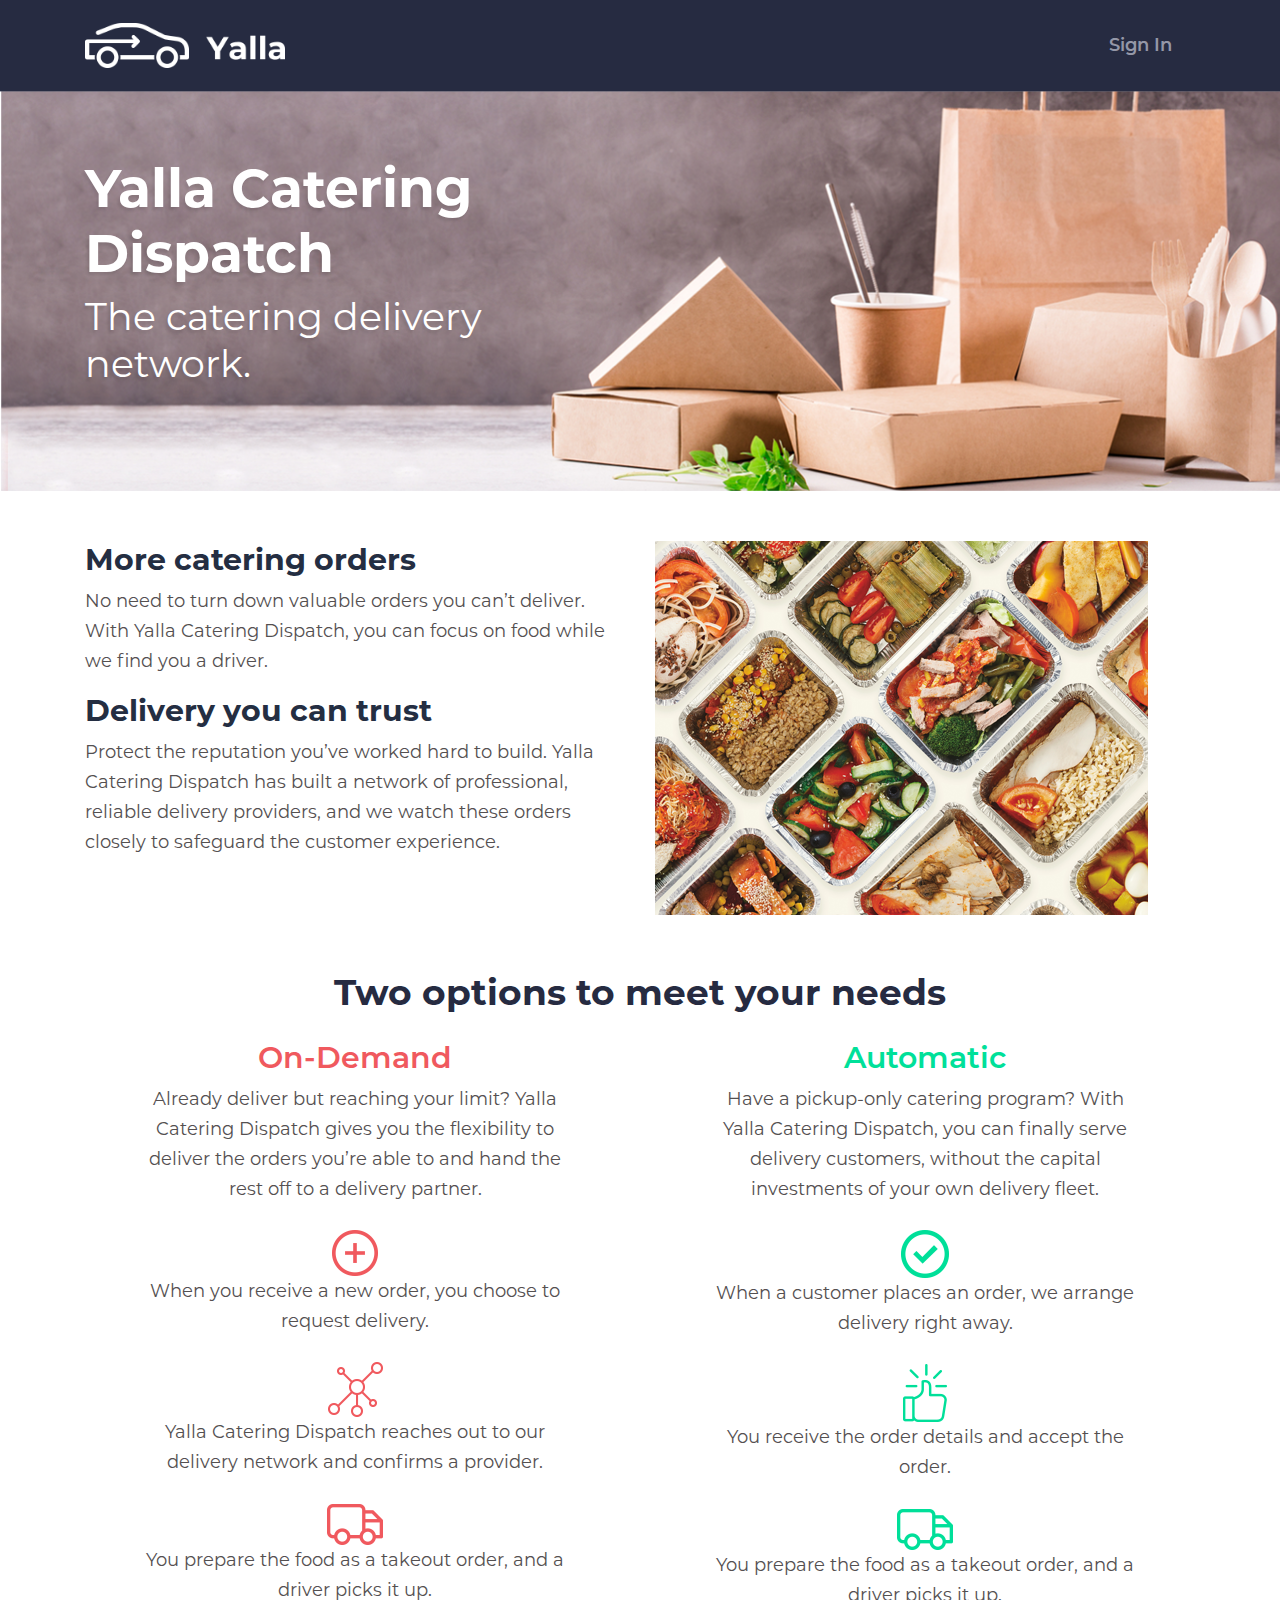
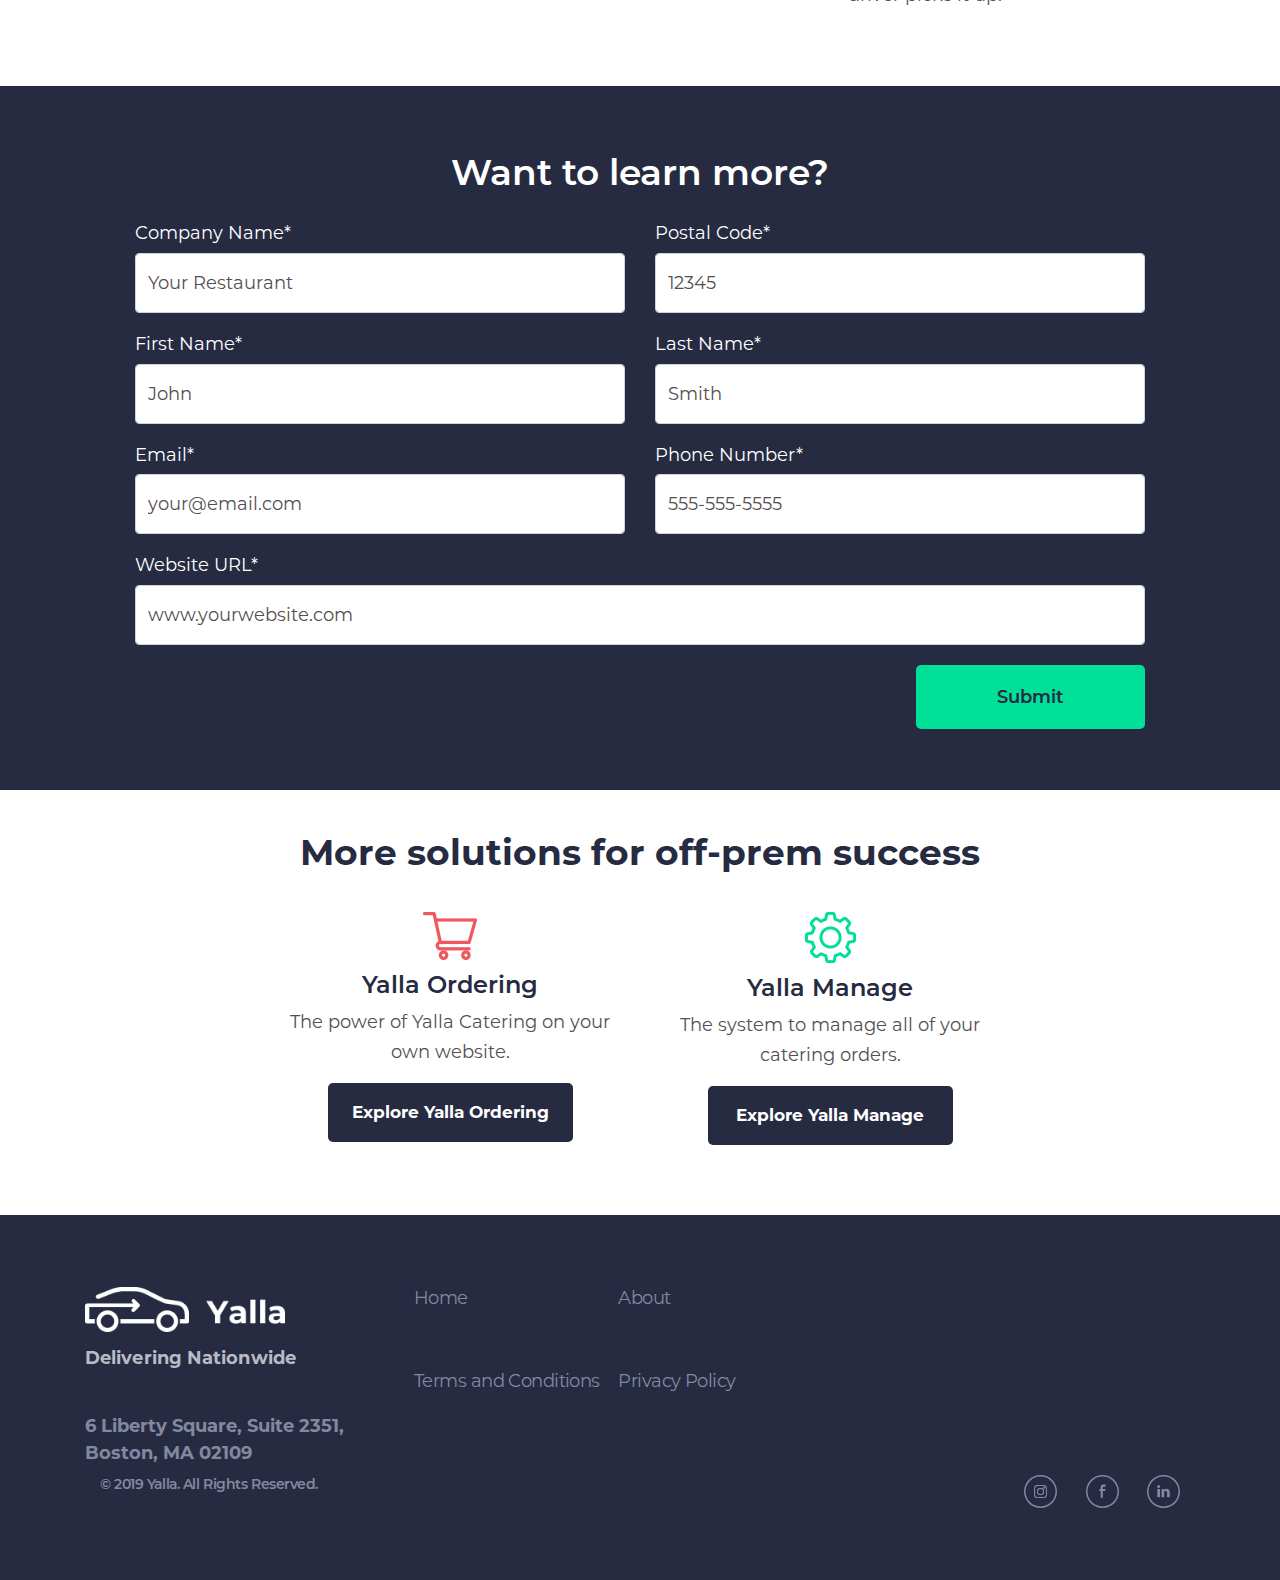
==== yalla-catering-dispatch.html @ add0069d "yalla-catering-dispatch html design" ====
<!DOCTYPE html>
<html>
<head>
<title>Yalla pricing</title>
<meta http-equiv="Content-Type" content="text/html; charset=utf-8" />
<meta name="viewport" content="width=device-width; initial-scale=1.0; maximum-scale=1.0;user-scalable=no;">
<link rel="stylesheet" type="text/css" href="assets/css/bootstrap.min.css">
<link rel="stylesheet" type="text/css" href="assets/css/style.css">
<link rel="stylesheet" type="text/css" href="assets/css/responsive.css">
<link rel="stylesheet" href="https://cdnjs.cloudflare.com/ajax/libs/font-awesome/4.7.0/css/font-awesome.min.css">

</head>
<body>
<section class="section-bg">
 <header>
	<nav class="navbar navbar-expand-lg navbar-dark static-top">
	  <div class="container">
	    <a class="navbar-brand logo" href="index.html">
	        <img src="assets/images/logo.png">
	        </a>
	    <button class="navbar-toggler" type="button" data-toggle="collapse" data-target="#navbarResponsive" aria-controls="navbarResponsive" aria-expanded="false" aria-label="Toggle navigation">
	          <span class="navbar-toggler-icon"></span>
	        </button>
	    <div class="collapse navbar-collapse" id="navbarResponsive">
	      <ul class="navbar-nav ml-auto">
	        
	        <li class="nav-item ">
	          <a class="nav-link  " href="#">Sign In</a>
	          
	        </li>
	        
	       
	      </ul>
	    </div>
	  </div>
	</nav>
</header>
</section>
<section class="banner-yalla-catering">
	<div class="container">
		<div class="row ">
			<div class="col-lg-5 col-md-5 col-sm-12 col-12">
				<div>
				<h2 class="yalla-catering-dispatch ">Yalla Catering Dispatch</h2>
				<p class="catering-delivery-network">The catering delivery network.</p>
				</div>
			</div>
		</div>
	</div>
</section>
<section>
	<div class="container">
	<div class="row mt50">
		<div class="col-lg-6 col-md-6 col-sm-12 col-12 ">
			<div>
				<h2 class="more-catering-orders">More catering orders</h2>
				<p class="noneed-text">No need to turn down valuable orders you can’t
				deliver. With Yalla Catering Dispatch, you can focus
				on food while we find you a driver. </p>
			</div>
			<div>
				<h2 class="more-catering-orders">Delivery you can trust</h2>
				<p class="noneed-text">Protect the reputation you’ve worked hard to build.
					Yalla Catering Dispatch has built a network of
					professional, reliable delivery providers, and we
					watch these orders closely to safeguard the
					customer experience.</p>
			</div>
		</div>
		<div class="col-lg-6 col-md-6 col-sm-12 col-12 ">
			<img src="assets/images/catering.png">
		</div>
	</div>
	</div>
</section>


<section class="catering-section">
	<div class="container">
		<div class="row">
			<div class="col-lg-12 col-md-12 col-sm-12 col-12">
				<h2 class="twooption-heading">Two options to meet your needs</h2>
			</div>
			
		</div>
		<div class="row">
			<div class="col-lg-6 col-md-6 col-sm-12 col-12">
				<div class="demand-block">
					<h2 class="hemand-title ">On-Demand</h2>
					<p>Already deliver but reaching your limit? Yalla
Catering Dispatch gives you the flexibility to
deliver the orders you’re able to and hand the
rest off to a delivery partner.</p>
				</div>
				<div class="demand-block">
					<img src="assets/images/plus-red.png" class="mx-auto d-block">
					<p>When you receive a new order, you choose to
request delivery.</p>
				</div>
				<div class="demand-block">
					<img src="assets/images/network-red.png" class="mx-auto d-block">
					<p>Yalla Catering Dispatch reaches out to our delivery
network and confirms a provider.</p>
				</div>
				<div class="demand-block">
					<img src="assets/images/deliveryvan-red.png" class="mx-auto d-block">
					<p>You prepare the food as a takeout order, and a
driver picks it up.</p>
				</div>

			</div>
			<div class="col-lg-6 col-md-6 col-sm-12 col-12">
				<div class="automatic-block">
					<h2 class="hemand-title ">Automatic</h2>
					<p>Have a pickup-only catering program? With
Yalla Catering Dispatch, you can finally serve
delivery customers, without the capital
investments of your own delivery fleet.</p>
				</div>
				<div class="automatic-block">
					<img src="assets/images/chenckmark-gree.png" class="mx-auto d-block">
					<p>When a customer places an order, we
arrange delivery right away.</p>
				</div>
				<div class="automatic-block">
					<img src="assets/images/thumb-green.png" class="mx-auto d-block">
					<p>You receive the order details and accept
the order.</p>
				</div>
				<div class="automatic-block">
					<img src="assets/images/delivervan-green.png" class="mx-auto d-block">
					<p>You prepare the food as a takeout order, and a
driver picks it up.</p>
				</div>
			</div>
			
		</div>
	</div>
</section>
<section class="section-form">
<div class="container">
	<div class="row">
		<div class="col-lg-12 col-md-12 col-sm-12 col-12">
			<h2 >Want to learn more? </h2>
		</div>
	</div>
	<form class="form-learn">
	<div class="row">
		
			<div class="col-lg-6 col-md-6 col-sm-12 col-12">
				<div class="form-group">
					<label>Company Name*</label>
					<input type="text" name="" class="form-control" placeholder="Your Restaurant">
				</div>
			</div>
			<div class="col-lg-6 col-md-6 col-sm-12 col-12">
				<div class="form-group">
					<label>Postal Code*</label>
					<input type="text" name="" class="form-control" placeholder="12345">
				</div>
			</div>
			<div class="col-lg-6 col-md-6 col-sm-12 col-12">
				<div class="form-group">
					<label>First Name*</label>
					<input type="text" name="" class="form-control" placeholder="John">
				</div>
			</div>
			<div class="col-lg-6 col-md-6 col-sm-12 col-12">
				<div class="form-group">
					<label>Last Name*</label>
					<input type="text" name="" class="form-control" placeholder="Smith">
				</div>
			</div>
			<div class="col-lg-6 col-md-6 col-sm-12 col-12">
				<div class="form-group">
					<label>Email*</label>
					<input type="email" name="" class="form-control" placeholder="your@email.com">
				</div>
			</div>
			<div class="col-lg-6 col-md-6 col-sm-12 col-12">
				<div class="form-group">
					<label>Phone Number*</label>
					<input type="text" name="" class="form-control" placeholder="555-555-5555">
				</div>
			</div>
			<div class="col-lg-12 col-md-12 col-sm-12 col-12">
				<div class="form-group">
					<label>Website URL*</label>
					<input type="text" name="" class="form-control" placeholder="www.yourwebsite.com">
				</div>
			</div>
			<div class="col-lg-12 col-md-12 col-sm-12 col-12">
				<div class="form-group">
					<button type="submit" class="btn btn-submit">Submit</button>
				</div>
			</div>
		
	</div>
	</form>
</div>	
</section>

<section class="section-success">
	<div class="container">
		<div class="row">
			<div class="col-lg-12 col-md-6 col-sm-12 col-12">
				<h2 class="more-success-text"> More solutions for off-prem success</h2>
			</div>
		</div>
		<div class="row justify-content-md-center">
			<div class="col-lg-4 col-md-5 col-sm-12 col-12">
				<div class="more-div">
					<img src="assets/images/cart.png" class="mx-auto d-block">
					<h2>Yalla Ordering</h2>
					<p>The power of Yalla Catering on
your own website.</p>
<a href="javascript:void(0)" class="btn">Explore Yalla Ordering</a>
				</div>
			</div>
			<div class="col-lg-4 col-md-5 col-sm-12 col-12">
				<div class="more-div">
					<img src="assets/images/setting.png" class="mx-auto d-block">
					<h2>Yalla Manage</h2>
					<p>The system to manage all of your
catering orders.</p>
<a href="javascript:void(0)" class="btn">Explore Yalla Manage</a>
				</div>
			</div>
		</div>
	</div>
</section>



<section id="footer">
    <footer>
        <div class="container">
            <div class="top d-block d-lg-flex">
                <div class="left">
                    <img src="assets/images/logo.png" width="200" alt="">
                    <h5>Delivering Nationwide</h5>
                    <div class="address">
                        <h6>6 Liberty Square, Suite 2351,<br>Boston, MA 02109</h6>
                    </div>
                </div>
                <!-- /.left -->
                <div class="right">
                    <div class="footer-links">
                        <ul class="list-unstyled">
                            <li class="footer-link">
                                <a href="/">Home</a>
                            </li>
                                                        <li class="footer-link">
                                <a href="/about">About</a>
                            </li>
                            <li class="footer-link">
                                <a href="#">Terms and Conditions</a>
                            </li>
                            <li class="footer-link">
                                <a href="#">Privacy Policy</a>
                            </li>
                        </ul>
                    </div>
                    <!-- /.footer-links -->
                </div>
                <!-- /.right -->
            </div>
            <!-- /.top -->
            <div class="bottom d-block d-lg-flex">
                <div class="social-links col-12 col-lg-6 order-lg-2">
                    <a href="https://www.instagram.com/yalladelivery/" target="_blank">
                        <img src="assets/images/ig-icon.svg" alt="" class="social-link">
                    </a>
                    <a href="https://www.facebook.com/YallaDelivers/" target="_blank">
                        <img src="assets/images/fb-icon.svg" alt="" class="social-link">
                    </a>
                    <a href="https://www.linkedin.com/company/yalla-delivery/" target="_blank">
                        <img src="assets/images/linkedin-icon.svg" alt="" class="social-link">
                    </a>
                </div>
                <!-- /.social-links -->
                <div class="copyright col-12 col-lg-6 order-lg-1">
                    © 2019 Yalla. All Rights Reserved.
                </div>
            </div>
            <!-- /.bottom -->
        </div>
        <!-- /.container -->
    </footer>
</section>

<script src="https://ajax.googleapis.com/ajax/libs/jquery/3.4.1/jquery.min.js"></script>
<script src="assets/js/bootstrap.js" type="text/javascript"></script>

<script type="text/javascript">
	



</script>
<script>
$(document).on("click", ".nav-item", function () {
    $('.nav-link').removeClass("active");
    $(this).find('.nav-link').addClass('active');
    
});

</script>
</body>
</html>
---- assets/css/style.css ----
/*font-family start*/

@font-face {
  font-family: Montserrat-Regular;
  src: url(../montserrat/Montserrat-Regular.otf);
}@font-face {
  font-family: Montserrat-Medium;
  src: url(../montserrat/Montserrat-Medium.otf);
}
@font-face {
  font-family: Montserrat-SemiBold;
  src: url(../montserrat/Montserrat-SemiBold.otf);
}
@font-face {
  font-family: Montserrat-Bold;
  src: url(../montserrat/Montserrat-Bold.otf);
}
@font-face {
  font-family: Montserrat-Light;
  src: url(../montserrat/Montserrat-Light.otf);
}

/*End */
/*body{
	background-color: #fff;
 
}*/
.fixed-top{
animation: smoothScroll 1s forwards;
}
@keyframes smoothScroll {
	0% {
		transform: translateY(-40px);
	}
	100% {
		transform: translateY(0px);
	}
}
/*::-webkit-scrollbar {
  width: 10px;
}*/

.mr-15{
	margin-right: 15px;
}
.mt20{
  margin-top:20px; 
}
.mt30{
	margin-top:30px; 
}
.mb-30{
	margin-bottom:30px; 
}
.mb50{
  margin-bottom:50px; 
}
.mt-15{
	margin-top:15px; 
}
.mt50{
	margin-top:50px; 
}
.mt-100{
	margin-top:100px; 
}
.mb-15{
	margin-bottom:15px; 
}
.mr-30{
	margin-right: 30px;
}
.pd-25{
	padding: 25px 10px;
}
.pd-10{
	 padding: 10px;
}
.pd-15-10{
	padding: 15px 10px;
}
.pd-t8{
	    padding: 8px 0;
}
.pt-80{
	padding-top: 80px;
}
.pdtb-15{
	padding-top: 15px;
	padding-bottom: 15px;
}
.m-top10{
  margin-top: 10%;
}
.m-bottom5{
  margin-bottom: 5%;
}
.padding-left-12{
  padding-left: 15px;
}
.pdt-5{
  padding-top: 5px;
}
.pd-bottom-40{
padding-bottom: 40px;
}
.margin-top-55{
  margin-top: -32px;
}
.mb-10{
  margin-bottom: 10px;
}
.pd-r-5{
  padding-right: 5px;
}
.div-85{
    width: 92%;
    float: right;
}


header{
  /*padding-top: 20px;*/
}
.nav-item {
    margin: 0 15px;
     align-items: center;
  align-self: center;
  justify-content: center;
}

.nav-item a{
 font-family: Montserrat-SemiBold !important;
  font-size: 18px;
  font-weight: 600;
  font-stretch: normal;
  font-style: normal;
  line-height: 0.33;
  letter-spacing: normal;
  text-align: left;
  color: #9497a7 !important;
}

.active{
  font-family: Lato-Bold !important;
}
.menu-list a:hover::after {
    width: 100%;
    margin: auto;
    display:block;
    background: #fec33b;
}

.menu-list a::after {
    content: '';
    display: block;
    width: 0px;
    height: 2px;
    background: #fec33b;
    transition: width .3s;
}

.logo img{
      width: 200px;
    float: left;
}

.navbar-brand{
  font-family: Lato-Black;
  font-size: 26px;
  font-weight: 900;
  font-stretch: normal;
  font-style: normal;
  line-height: normal;
  letter-spacing: normal;
  text-align: center;
  color: #fefefe;
}
body{
 /* height: 1128.6px;*/
  /*background-image: linear-gradient(to top, #232526, #414345);*/
  overflow-x: hidden !important;
}
.rows{
      margin-right: 0 !important;
    
}
.section-bg{
   background-color:#262b41;
   height: auto;
  object-fit: contain;
  padding: 10px 0;
}
.banner-bg{
  height: 378px;
  background-image:url('../images/banner-img.png');
  padding: 10% 0px 0 0;
      background-size: cover;
}
.div-pdding-10{
      /*padding: 10% 0px 0 0;*/
}
.banner-title{
   font-family: Montserrat-SemiBold;
  font-size: 61.5px;
  font-weight: 600;
  font-stretch: normal;
  font-style: normal;
  line-height: normal;
  letter-spacing: normal;
  text-align: left;
  color: #262b41;
}
.banner-subtitle{
   font-family: Montserrat-Bold;
  font-size: 18px;
  font-weight: bold;
  font-stretch: normal;
  font-style: normal;
  line-height: 1.53;
  letter-spacing: 3.6px;
  text-align: left;
  color: #ffffff;
}
.td{
  padding: 0 !important;
}
.td-vertical-align{
      vertical-align: middle !important;
}
.basic{
  background: #262b41;
    color: #fff;
    font-family: Montserrat-SemiBold;
    font-size: 14px;
    font-weight: bold;
    font-stretch: normal;
    font-style: normal;
    /* line-height: 1.21; */
    letter-spacing: 2.8px;
    text-align: center;
    color: #ffffff;
    padding: 6px 0;
}
.td-pd-20{
  padding: 20% 0;
}
.td-p{
    font-family: Montserrat-Regular;
  font-size: 12.5px;
  font-weight: normal;
  font-stretch: normal;
  font-style: normal;
  line-height: 2.6;
  letter-spacing: normal;
  text-align: left;
  color: #000000;
  margin-bottom: 0px;
}
.m-r-6{
  margin-right: -6px;
}
.m-l-6{
  margin-left:-4px;
}
.billed-per-week{
   font-family: Montserrat-Bold;
  font-size: 9.5px;
  font-weight: bold;
  font-stretch: normal;
  font-style: normal;
  line-height: 1.79;
  letter-spacing: 1.11px;
  text-align: center;
  color: #333333;
}
.doller-sign{
  font-family: Montserrat-SemiBold;
    font-size: 18.5px;
    font-weight: normal;
    font-stretch: normal;
    font-style: normal;
    line-height: 1.27;
    letter-spacing: normal;
    text-align: left;
    color: #747578;
    vertical-align: top;
}
.price{
  font-family: Montserrat-Bold;
    font-size: 68.5px;
    font-weight: bold;
    font-stretch: normal;
    font-style: normal;
    line-height: 0.8;
    letter-spacing: -1.92px;
    text-align: center;
    color: #262b41;
}
.sm-text{
  font-family: Montserrat-Bold;
  font-size: 9.5px;
  font-weight: bold;
  font-stretch: normal;
  font-style: normal;
  line-height: 1.79;
  letter-spacing: 1.11px;
  text-align: center;
  color: #333333;
  margin-bottom: 0;
    text-transform: uppercase;
}
.md-text{
  font-family: Montserrat-Bold;
  font-size: 15.5px;
  font-weight: bold;
  font-stretch: normal;
  font-style: normal;
  line-height: 1.79;
  letter-spacing: 1.11px;
  text-align: center;
  color: #333333;
  margin-bottom: 0;
    text-transform: uppercase;
}
.btn-bottom{
  border: 0;
  border-radius: 15px;
  padding: 12px 20px;
  margin: auto;
  display: block;
  width: 100%;

}
.btn-text{
    font-family: Montserrat-Bold;
  font-size: 8px;
  font-weight: bold;
  font-stretch: normal;
  font-style: normal;
  line-height: normal;
  letter-spacing: 1.6px;
  text-align: center;
  color: #ffffff;
}
.btn-green{
  background-color: #00e099;
}
.btn-dark-blue{
  background-color: #262b41;
}
.btn-dark-blue:hover{
 background-color: #00e099;
}
.prefer-text{
  font-family: Montserrat-Bold;
  font-size: 36px;
  font-weight: bold;
  font-stretch: normal;
  font-style: normal;
  line-height: 2.24;
  letter-spacing: normal;
  text-align: center;
  color: #00e099;
}
.text-geen{
  color: #00e099;
}
.text-blue-dark{
  color: #262b41;
}
.goasgo-text{
   font-family: Montserrat-Regular;
  font-size: 23px;
  font-weight: normal;
  font-stretch: normal;
  font-style: normal;
  line-height: normal;
  letter-spacing: normal;
  text-align: center;
  color: #747578;
}
.textprice-box{
  font-family: Montserrat-Regular;
  font-size: 27px;
  font-weight: normal;
  font-stretch: normal;
  font-style: normal;
  line-height: 2.2;
  letter-spacing: normal;
  text-align: center;
  color: #262b41;
  margin: auto;
  display: block;
  object-fit: contain;
    border: dotted 2px #262b41;
     background-color: transparent; 
    padding: 0px 20px;
}
.section-pad-20{
      padding: 20px 0;
}
.section-4{
  
  object-fit: contain;
  background-color: #262b41;
  padding: 15px 0;
  margin: 10px 0;
}
.ready{
    font-family: Montserrat-Regular;
  font-size: 23px;
  font-weight: normal;
  font-stretch: normal;
  font-style: normal;
  line-height: 1.78;
  letter-spacing: normal;
  text-align: left;
  color: #747578;
  margin-bottom: 2px;
}
.get-in-touch{
   font-family: Montserrat-Bold;
  font-size: 23px;
  font-weight: bold;
  font-stretch: normal;
  font-style: normal;
  line-height: 1.11;
  letter-spacing: normal;
  text-align: left;
  color: #ffffff;
}
.section-pad-15{
  padding: 15px 0;
}
.create-acoount-btn{
  object-fit: contain;
    border-radius: 10px;
    border: solid 2px #ffffff;
    background-color: #00e099;
    padding: 20px 30px;
    color: #fff;
    font-family: Montserrat-Bold;
    font-size: 12.5px;
    font-weight: bold;
    font-stretch: normal;
    font-style: normal;
    line-height: normal;
    letter-spacing: 2.5px;
    text-align: center;
    color: #262b41;
    cursor: pointer;
}
.contact-sales{
  border-radius: 10px;
    border: solid 2px #ffffff;
    background-color: transparent;
    padding: 20px 30px;
    color: #fff;
    font-family: Montserrat-Bold;
    font-size: 12.5px;
    font-weight: bold;
    font-stretch: normal;
    font-style: normal;
    line-height: normal;
    letter-spacing: 2.5px;
    text-align: center;
    cursor: pointer;
}
.contact-sales:focus, .create-acoount-btn:focus{
outline: none;
/*border: 0;*/
box-shadow: none;
}
.btn-mr30{
  margin-right: 30px;
}
.section-5{
  margin: 20px 0;
  padding: 20px 0;
}

.card-header {
    padding: .75rem 1.25rem;
    margin-bottom: 0;
    background-color: rgba(0,0,0,.03);
    border-bottom: 1px solid rgba(0,0,0,.125);
    margin: 10px 0;
}
.accordion .card-header:after {
    font-family: 'FontAwesome';  
    content: "\f068";
    float: right; 
}
.accordion .card-header.collapsed:after {
    /* symbol for "collapsed" panels */
    content: "\f067"; 
}
.card-title{
    font-family: Montserrat-SemiBold;
  font-size: 15px;
  font-weight: 600;
  font-stretch: normal;
  font-style: normal;
  line-height: 1.6;
  letter-spacing: normal;
  text-align: left;
  color: #333333;
}
.card-body p{
 font-family: Montserrat-Medium;
  font-size: 15px;
  font-weight: 500;
  font-stretch: normal;
  font-style: normal;
  line-height: normal;
  letter-spacing: normal;
  text-align: left;
  color: #a3b2c2;
}

.section-7{
  
  object-fit: contain;
  background-color: #ebebeb;
      padding: 20px 0;
}
section#footer {
    background: #262b41;
    padding: 72px 0;
}
section#footer .top .left {
    margin-right: 70px;
    max-width: 280px;
}
section#footer .top .right {
    width: 420px;
}
section#footer .top .left img {
    margin-bottom: 16px;
}
section#footer .top .left h5 {
    font-size: 18px;
    font-weight: 600;
    line-height: 1.2;
    letter-spacing: 0.09px;
    color: #b8bac6;
    font-family: Montserrat-Bold;
}
section#footer .top .left .address h6 {
    font-size: 18px;
    font-weight: 600;
    line-height: 1.5;
    color: #8388a2;
    margin-top: 44px;
    font-family: Montserrat-Bold;
}
section#footer .top .right .footer-link {
    margin-bottom: 59px;
    width: 200px;
    display: inline-block;
}
section#footer .top .right .footer-link a {
    text-decoration: none;
    font-size: 18px;
    line-height: 1.22;
    letter-spacing: -0.56px;
    color: #8388a2;
    font-family: Montserrat-Regular;
}
section#footer .bottom .social-links {
    text-align: right;
}
section#footer .bottom .social-links a:not(:last-of-type) {
    margin-right: 24px;
}
section#footer .bottom .copyright {
    font-size: 14px;
    line-height: 1.29;
    letter-spacing: -0.44px;
    color: #8388a2;
    font-family: Montserrat-SemiBold;
}

/*yalla-catering-dispatch*/

.banner-yalla-catering {
    height: 400px;
    background-image: url(../images/banner-yalla-catering-cispatch.png);
    padding: 5% 0px 0 0;
    background-size: cover;
}

.yalla-catering-dispatch {
 
  text-shadow: -2.1px 3.4px 3px rgba(0, 0, 0, 0.1);
  font-family: Montserrat-Bold;
  font-size: 53.5px;
  font-weight: bold;
  font-stretch: normal;
  font-style: normal;
  line-height: normal;
  letter-spacing: normal;
  text-align: left;
  color: #ffffff;
}
.catering-delivery-network {
 
  text-shadow: -2.1px 3.4px 3px rgba(0, 0, 0, 0.1);
  font-family: Montserrat-Regular;
  font-size: 38px;
  font-weight: normal;
  font-stretch: normal;
  font-style: normal;
  line-height: normal;
  letter-spacing: normal;
  text-align: left;
  color: #ffffff;
}
.more-catering-orders {
  font-family: Montserrat-Bold;
  font-size: 30px;
  font-weight: bold;
  font-stretch: normal;
  font-style: normal;
  line-height: normal;
  letter-spacing: normal;
  text-align: left;
  color: #242e42;
}
.noneed-text{
  font-family: Montserrat-Regular;
  font-size: 18px;
  font-weight: normal;
  font-stretch: normal;
  font-style: normal;
  line-height: 1.67;
  letter-spacing: normal;
  text-align: left;
  color: #545051;
}
.catering-section {
    object-fit: contain;
     padding: 15px 0;
    margin: 40px 0;
}
.twooption-heading {
  font-family: Montserrat-Bold;
  font-size: 36px;
  font-weight: bold;
  font-stretch: normal;
  font-style: normal;
  line-height: normal;
  letter-spacing: normal;
  text-align: center;
  color: #262b41;
  margin-bottom: 20px;
}
.demand-block{
padding: 5px 50px;
}
.automatic-block{
padding: 5px 50px;
}
.demand-block h2 {
  font-family: Montserrat-SemiBold;
  font-size: 30px;
  font-weight: bold;
  font-stretch: normal;
  font-style: normal;
  line-height: normal;
  letter-spacing: normal;
  text-align: center;
  color: #f0595e;
}
.demand-block p{
  font-family: Montserrat-Regular;
  font-size: 18px;
  font-weight: normal;
  font-stretch: normal;
  font-style: normal;
  line-height: 1.67;
  letter-spacing: normal;
  text-align: center;
  color: #545051;
}
.automatic-block h2 {
  font-family: Montserrat-SemiBold;
  font-size: 30px;
  font-weight: bold;
  font-stretch: normal;
  font-style: normal;
  line-height: normal;
  letter-spacing: normal;
  text-align: center;
  color: #00e099;
}
.automatic-block p{
  font-family: Montserrat-Regular;
  font-size: 18px;
  font-weight: normal;
  font-stretch: normal;
  font-style: normal;
  line-height: 1.67;
  letter-spacing: normal;
  text-align: center;
  color: #545051;
}
.section-form{
  height: 704px;
  object-fit: contain;
  background-color: #262b41;
  padding: 5% 0;
}
.section-form h2{
  font-family: Montserrat-SemiBold;
  font-size: 36px;
  font-weight: bold;
  font-stretch: normal;
  font-style: normal;
  line-height: normal;
  letter-spacing: normal;
  text-align: center;
  color: #ffffff;
}
.form-learn{
  padding: 20px 50px;
}
.form-learn .form-group{
margin-bottom: 20px;
}
.form-learn label{
    font-family: Montserrat-Regular;
  font-size: 18px;
  font-weight: normal;
  font-stretch: normal;
  font-style: normal;
  line-height: 1.22;
  letter-spacing: normal;
  text-align: center;
  color: #ffffff;
}
.form-learn input{
  height: 60px !important;
   font-family: Montserrat-Regular;
  font-size: 18px;
  font-weight: normal;
  font-stretch: normal;
  font-style: normal;
  line-height: 1.22;
  letter-spacing: normal;
  text-align: left;
  color: #545051;
}
.form-learn input:focus{
  box-shadow: none;
  outline: none;
}
.form-learn input::placeholder { /* Chrome, Firefox, Opera, Safari 10.1+ */
   font-family: Montserrat-Regular;
  font-size: 18px;
  font-weight: normal;
  font-stretch: normal;
  font-style: normal;
  line-height: 1.22;
  letter-spacing: normal;
  text-align: left;
  color: #545051;
}
.form-learn .btn-submit{
  float: right;
  border-radius: 5px;
  background-color: #00e099;
   font-family: Montserrat-SemiBold;
  font-size: 18px;
  font-weight: bold;
  font-stretch: normal;
  font-style: normal;
  line-height:normal;
  letter-spacing: normal;
  text-align: center;
  color: #262b41;
  padding: 20px 80px;
}
.section-success{
 padding: 40px;
}
.more-success-text{
  font-family: Montserrat-Bold;
  font-size: 36px;
  font-weight: bold;
  font-stretch: normal;
  font-style: normal;
  line-height: normal;
  letter-spacing: normal;
  text-align: center;
  color: #262b41;
}
.more-div{
  margin: 30px 0;
}
.more-div h2{
    font-family: Montserrat-SemiBold;
  font-size: 24px;
  font-weight: bold;
  font-stretch: normal;
  font-style: normal;
  line-height: normal;
  letter-spacing: normal;
  text-align: center;
  color: #262b41;
      margin-top: 10px;
}
.more-div p{
   font-family: Montserrat-Regular;
  font-size: 18px;
  font-weight: normal;
  font-stretch: normal;
  font-style: normal;
  line-height: 1.67;
  letter-spacing: normal;
  text-align: center;
  color: #545051;
}
.more-div a{
   border-radius: 5px;
  background-color: #262b41;
   font-family: Montserrat-Bold;
  font-size: 17px;
  font-weight: bold;
  font-stretch: normal;
  font-style: normal;
  line-height: 1.59;
  letter-spacing: normal;
  text-align: center;
  color: #ffffff;
      display: block;
    margin: auto;
    width: 70%;
    padding: 15px;
}
---- assets/css/responsive.css ----
/* Smartphones (portrait and landscape) ----------- */
@media only screen and (min-device-width : 320px) and (max-device-width : 480px) {
/* Styles */
}

/* Smartphones (landscape) ----------- */
@media only screen and (min-width : 321px) {
/* Styles */
}

/* Smartphones (portrait) ----------- */
@media only screen and (max-width : 320px) {
/* Styles */
}

/* iPads (portrait and landscape) ----------- */
@media only screen and (min-device-width : 768px) and (max-device-width : 1024px) {

}
/* iPads (landscape) ----------- */
@media only screen and (min-device-width : 768px) and (max-device-width : 1024px) and (orientation : landscape) {

}

/* iPads (portrait) ----------- */
@media only screen and (min-device-width : 768px) and (max-device-width : 1024px) and (orientation : portrait) {
/* Styles */
}
/**********
iPad 3
**********/
@media only screen and (min-device-width : 768px) and (max-device-width : 1024px) and (orientation : landscape) and (-webkit-min-device-pixel-ratio : 2) {
/* Styles */
}

@media only screen and (min-device-width : 768px) and (max-device-width : 1024px) and (orientation : portrait) and (-webkit-min-device-pixel-ratio : 2) {
/* Styles */
}
/* Desktops and laptops ----------- */
@media only screen  and (min-width : 1224px) {
/* Styles */
}

/* Large screens ----------- */
@media only screen  and (min-width : 1824px) {
/* Styles */
}

/* iPhone 4 ----------- */
@media only screen and (min-device-width : 320px) and (max-device-width : 480px) and (orientation : landscape) and (-webkit-min-device-pixel-ratio : 2) {
/* Styles */
}

@media only screen and (min-device-width : 320px) and (max-device-width : 480px) and (orientation : portrait) and (-webkit-min-device-pixel-ratio : 2) {
/* Styles */
}

/* iPhone 5 ----------- */
@media only screen and (min-device-width: 320px) and (max-device-height: 568px) and (orientation : landscape) and (-webkit-device-pixel-ratio: 2){

}

@media only screen and (min-device-width: 320px) and (max-device-height: 568px) and (orientation : portrait) and (-webkit-device-pixel-ratio: 2){

.banner-bg {
    height: 180px;
    background-image: url(../images/banner-img.png);
    padding: 10% 0px 0 0;
    background-size: cover;
    background-repeat: no-repeat;
    background-position: 100%;
}
.banner-title {
    font-size: 35px !important;
}
.banner-subtitle {
    font-family: Montserrat-Bold;
    font-size: 15px;
}
.prefer-text {
    font-size: 15px !important;
}
.goasgo-text {
    font-size: 17px;
    line-height: 1.6;
}
.textprice-box {
  font-size: 25px;
}
.ready {
   font-size: 20px;
   text-align: center;
}
.get-in-touch {
    font-size: 19px;
    text-align: center;
    color: #ffffff;
}
.btn-mr30 {
    margin-right: 0;
}
.contact-sales {
    border-radius: 10px;
    border: solid 2px #ffffff;
    background-color: transparent;
    padding: 15px 6px !important;
}
.create-acoount-btn {
    object-fit: contain;
    border-radius: 10px;
    border: solid 2px #ffffff;
    background-color: #00e099;
    padding: 15px 6px !important;
    }
section#footer .top .left {
    margin-right: 0;
    max-width: 100%;
}
section#footer .top .right {
    width: 100%;
}
section#footer .top .right .footer-link {
    margin-bottom: 20px;
    width: 49%;
    display: inline-block;
        text-align: center;
}
section#footer .top .right .footer-link a {
    text-decoration: none;
    font-size: 16px;
}
section#footer .bottom .social-links {
    text-align: center;
}
section#footer .bottom .copyright {
    font-size: 14px;
    text-align: center;
    margin-top: 15px;
}
section#footer {
    background: #262b41;
    padding: 25px 0;
}
section#footer .top .left img {
    margin: 10px auto;
    align-items: center;
    align-self: center;
    display: block;
}
section#footer .top .left h5 {
    font-size: 18px;
    text-align: center;
}
section#footer .top .left .address h6 {
    font-size: 18px;
    color: #8388a2;
    margin-top: 15px;
    text-align: center;
}
.price {
    font-size: 30px;
    line-height: 1.5;
    letter-spacing: 0;
    text-align: center;
    color: #262b41;
}
.basic {
    font-size: 10px;
}
.md-text {
    font-family: Montserrat-Bold;
    font-size: 10px;
}
.client-logo{
    margin: 10px 0;
}
}

/* iPhone 6, 7, 8 ----------- */
@media only screen and (min-device-width: 375px) and (max-device-height: 667px) and (orientation : landscape) and (-webkit-device-pixel-ratio: 2){

}

@media only screen and (min-device-width: 375px) and (max-device-height: 667px) and (orientation : portrait) and (-webkit-device-pixel-ratio: 2){

.banner-bg {
    height: 180px;
    background-image: url(../images/banner-img.png);
    padding: 10% 0px 0 0;
    background-size: cover;
    background-repeat: no-repeat;
    background-position: 100%;
}
.banner-title {
    font-size: 40px !important;
}
.prefer-text {
    font-size: 20px !important;
}
.goasgo-text {
    font-size: 17px;
    line-height: 1.6;
}
.textprice-box {
  font-size: 25px;
}
.ready {
   font-size: 20px;
   text-align: center;
}
.get-in-touch {
    font-size: 19px;
    text-align: center;
    color: #ffffff;
}
.btn-mr30 {
    margin-right: 0;
}
.contact-sales {
    border-radius: 10px;
    border: solid 2px #ffffff;
    background-color: transparent;
    padding: 15px 6px !important;
}
.create-acoount-btn {
    object-fit: contain;
    border-radius: 10px;
    border: solid 2px #ffffff;
    background-color: #00e099;
    padding: 15px 6px !important;
    }
section#footer .top .left {
    margin-right: 0;
    max-width: 100%;
}
section#footer .top .right {
    width: 100%;
}
section#footer .top .right .footer-link {
    margin-bottom: 20px;
    width: 49%;
    display: inline-block;
        text-align: center;
}
section#footer .top .right .footer-link a {
    text-decoration: none;
    font-size: 16px;
}
section#footer .bottom .social-links {
    text-align: center;
}
section#footer .bottom .copyright {
    font-size: 14px;
    text-align: center;
    margin-top: 15px;
}
section#footer {
    background: #262b41;
    padding: 25px 0;
}
section#footer .top .left img {
    margin: 10px auto;
    align-items: center;
    align-self: center;
    display: block;
}
section#footer .top .left h5 {
    font-size: 18px;
    text-align: center;
}
section#footer .top .left .address h6 {
    font-size: 18px;
    color: #8388a2;
    margin-top: 15px;
    text-align: center;
}
.price {
    font-size: 30px;
    line-height: 1.5;
    letter-spacing: 0;
    text-align: center;
    color: #262b41;
}
.basic {
    font-size: 10px;
}
.md-text {
    font-family: Montserrat-Bold;
    font-size: 10px;
}
.client-logo{
    margin: 10px 0;
}
}

/* iPhone 6+, 7+, 8+ ----------- */
@media only screen and (min-device-width: 414px) and (max-device-height: 736px) and (orientation : landscape) and (-webkit-device-pixel-ratio: 2){

}

@media only screen and (min-device-width: 414px) and (max-device-height: 736px) and (orientation : portrait) and (-webkit-device-pixel-ratio: 2){

}

/* iPhone X ----------- */
@media only screen and (min-device-width: 375px) and (max-device-height: 812px) and (orientation : landscape) and (-webkit-device-pixel-ratio: 3){

}

@media only screen and (min-device-width: 375px) and (max-device-height: 812px) and (orientation : portrait) and (-webkit-device-pixel-ratio: 3){

.banner-bg {
    height: 180px;
    background-image: url(../images/banner-img.png);
    padding: 10% 0px 0 0;
    background-size: cover;
    background-repeat: no-repeat;
    background-position: 100%;
}
.banner-title {
    font-size: 40px !important;
}
.prefer-text {
    font-size: 20px !important;
}
.goasgo-text {
    font-size: 17px;
    line-height: 1.6;
}
.textprice-box {
  font-size: 25px;
}
.ready {
   font-size: 20px;
   text-align: center;
}
.get-in-touch {
    font-size: 19px;
    text-align: center;
    color: #ffffff;
}
.btn-mr30 {
    margin-right: 0;
}
.contact-sales {
    border-radius: 10px;
    border: solid 2px #ffffff;
    background-color: transparent;
    padding: 15px 6px !important;
}
.create-acoount-btn {
    object-fit: contain;
    border-radius: 10px;
    border: solid 2px #ffffff;
    background-color: #00e099;
    padding: 15px 6px !important;
    }
section#footer .top .left {
    margin-right: 0;
    max-width: 100%;
}
section#footer .top .right {
    width: 100%;
}
section#footer .top .right .footer-link {
    margin-bottom: 20px;
    width: 49%;
    display: inline-block;
        text-align: center;
}
section#footer .top .right .footer-link a {
    text-decoration: none;
    font-size: 16px;
}
section#footer .bottom .social-links {
    text-align: center;
}
section#footer .bottom .copyright {
    font-size: 14px;
    text-align: center;
    margin-top: 15px;
}
section#footer {
    background: #262b41;
    padding: 25px 0;
}
section#footer .top .left img {
    margin: 10px auto;
    align-items: center;
    align-self: center;
    display: block;
}
section#footer .top .left h5 {
    font-size: 18px;
    text-align: center;
}
section#footer .top .left .address h6 {
    font-size: 18px;
    color: #8388a2;
    margin-top: 15px;
    text-align: center;
}
.price {
    font-size: 30px;
    line-height: 1.5;
    letter-spacing: 0;
    text-align: center;
    color: #262b41;
}
.basic {
    font-size: 10px;
}
.md-text {
    font-family: Montserrat-Bold;
    font-size: 10px;
}
.client-logo{
    margin: 10px 0;
}
}

/* Pixel 2 ----------- */
@media only screen and (min-device-width: 414px) and (max-device-height: 731px)  and (-webkit-device-pixel-ratio: 3) 
  and (orientation: portrait) {

}

/* Pixel 2 ----------- */
@media only screen and (min-device-width: 414px) and (max-device-height: 731px)  and (-webkit-device-pixel-ratio: 3) 
  and (orientation: landscape) {

 }
@media only screen and (min-device-width: 414px) and (max-device-height: 896px) and (orientation : portrait) and (-webkit-device-pixel-ratio: 3){
/* Styles */
}

/* Samsung Galaxy S3 ----------- */
@media only screen and (min-device-width: 320px) and (max-device-height: 640px) and (orientation : landscape) and (-webkit-device-pixel-ratio: 2){
/* Styles */
}

@media only screen and (min-device-width: 320px) and (max-device-height: 640px) and (orientation : portrait) and (-webkit-device-pixel-ratio: 2){
/* Styles */
}

/* Samsung Galaxy S4 ----------- */
@media only screen and (min-device-width: 320px) and (max-device-height: 640px) and (orientation : landscape) and (-webkit-device-pixel-ratio: 3){
/* Styles */
}

@media only screen and (min-device-width: 320px) and (max-device-height: 640px) and (orientation : portrait) and (-webkit-device-pixel-ratio: 3){
/* Styles */
}

/* Samsung Galaxy S5 ----------- */
@media only screen and (min-device-width: 360px) and (max-device-height: 640px) and (orientation : landscape) and (-webkit-device-pixel-ratio: 3){

}

@media only screen and (min-device-width: 360px) and (max-device-height: 640px) and (orientation : portrait) and (-webkit-device-pixel-ratio: 3){

}

@media (max-width:768px){

.banner-bg {
    height: 180px;
    background-image: url(../images/banner-img.png);
    padding: 10% 0px 0 0;
    background-size: cover;
    background-repeat: no-repeat;
    background-position: 100%;
}
.banner-title {
    font-size: 40px !important;
}
.prefer-text {
    font-size: 25px;
}
.goasgo-text {
    font-size: 17px;
    line-height: 1.6;
}
.textprice-box {
  font-size: 25px;
}
.ready {
   font-size: 20px;
   text-align: center;
}
.get-in-touch {
    font-size: 19px;
    text-align: center;
    color: #ffffff;
}
.btn-mr30 {
    margin-right: 0;
}
.contact-sales {
    border-radius: 10px;
    border: solid 2px #ffffff;
    background-color: transparent;
    padding: 20px 15px;
    margin: 10px auto;
    display: block;
}
.create-acoount-btn {
    object-fit: contain;
    border-radius: 10px;
    border: solid 2px #ffffff;
    background-color: #00e099;
    padding: 20px 15px;
    margin: 10px auto;
    display: block;
    }
section#footer .top .left {
    margin-right: 0;
    max-width: 100%;
}
section#footer .top .right {
    width: 100%;
}
section#footer .top .right .footer-link {
    margin-bottom: 20px;
    width: 49%;
    display: inline-block;
        text-align: center;
}
section#footer .top .right .footer-link a {
    text-decoration: none;
    font-size: 16px;
}
section#footer .bottom .social-links {
    text-align: center;
}
section#footer .bottom .copyright {
    font-size: 14px;
    text-align: center;
    margin-top: 15px;
}
section#footer {
    background: #262b41;
    padding: 25px 0;
}
section#footer .top .left img {
    margin: 10px auto;
    align-items: center;
    align-self: center;
    display: block;
}
section#footer .top .left h5 {
    font-size: 18px;
    text-align: center;
}
section#footer .top .left .address h6 {
    font-size: 18px;
    color: #8388a2;
    margin-top: 15px;
    text-align: center;
}
.price {
    font-size: 30px;
    line-height: 1.5;
    letter-spacing: 0;
    text-align: center;
    color: #262b41;
}
.basic {
    font-size: 10px;
}
.md-text {
    font-family: Montserrat-Bold;
    font-size: 10px;
}
.client-logo{
    margin: 10px 0;
}
.acuntdiv .pull-right{
    float: none !important;
}
}
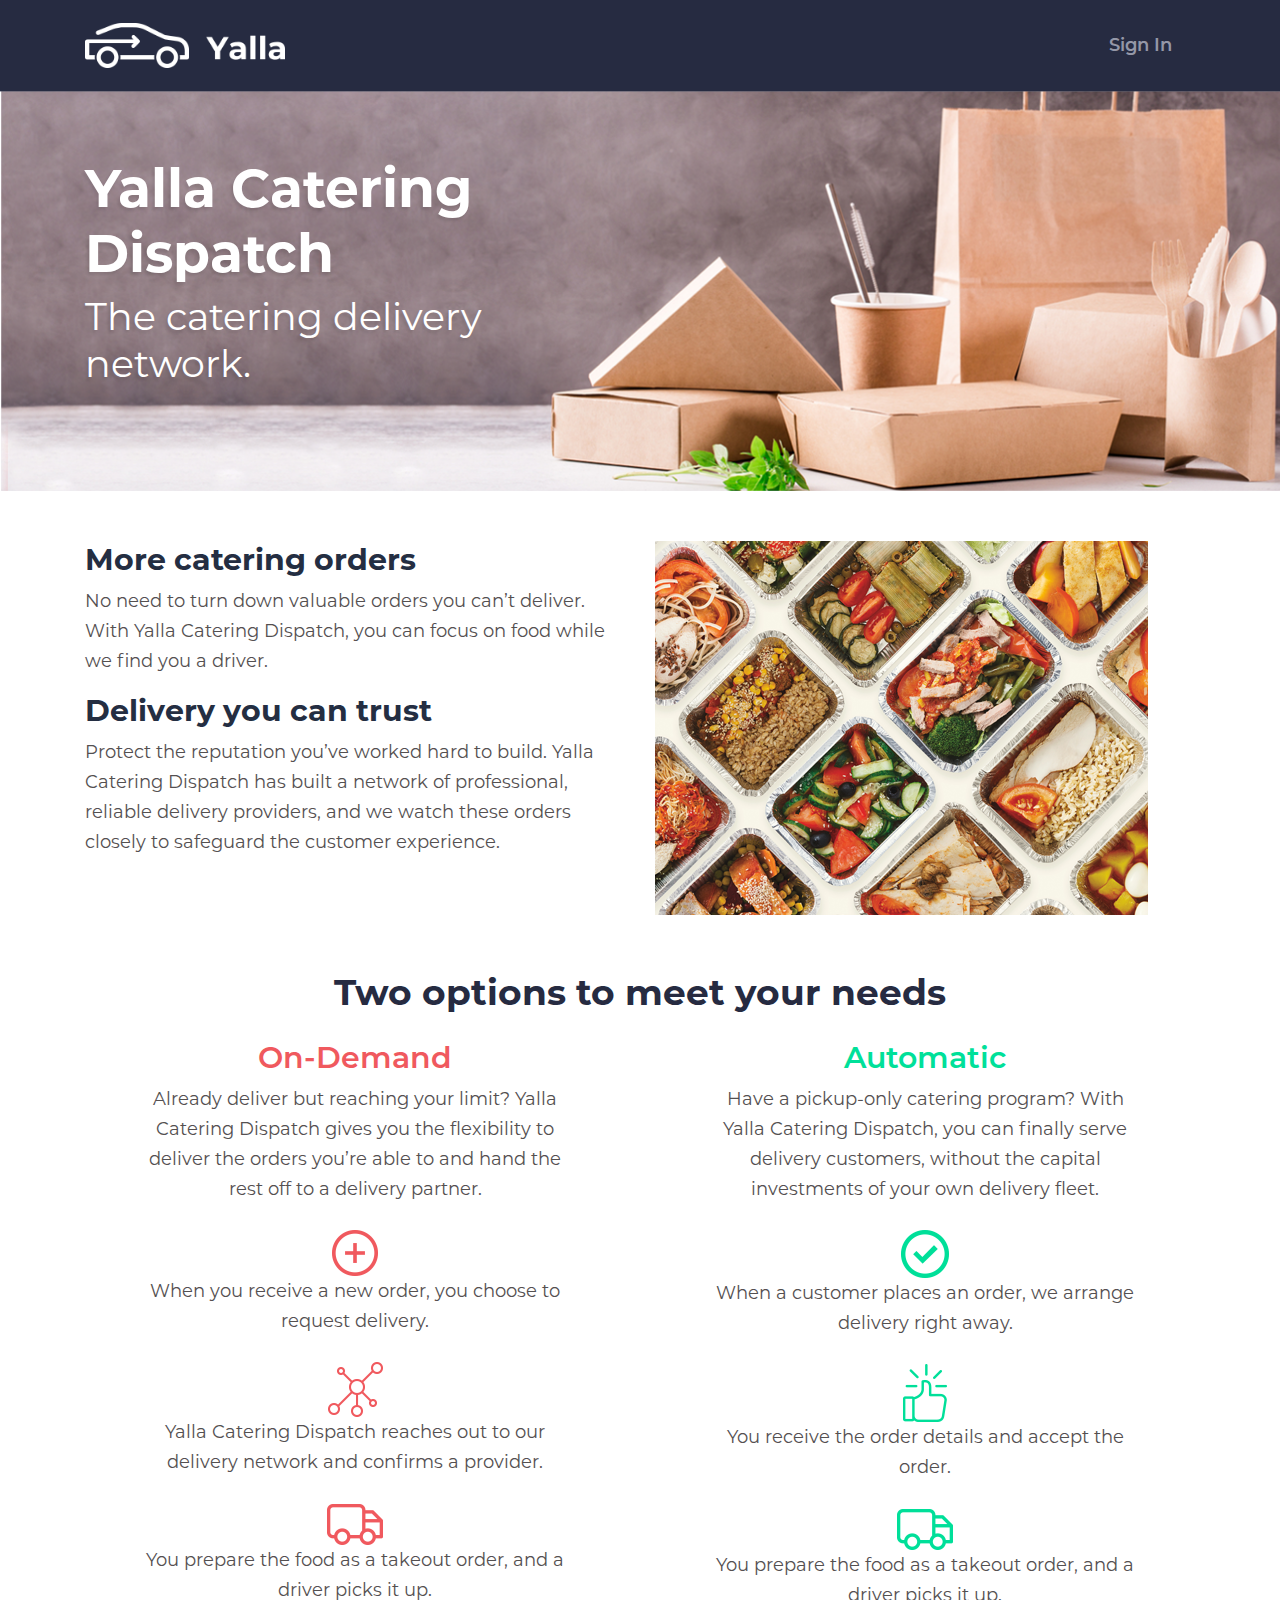
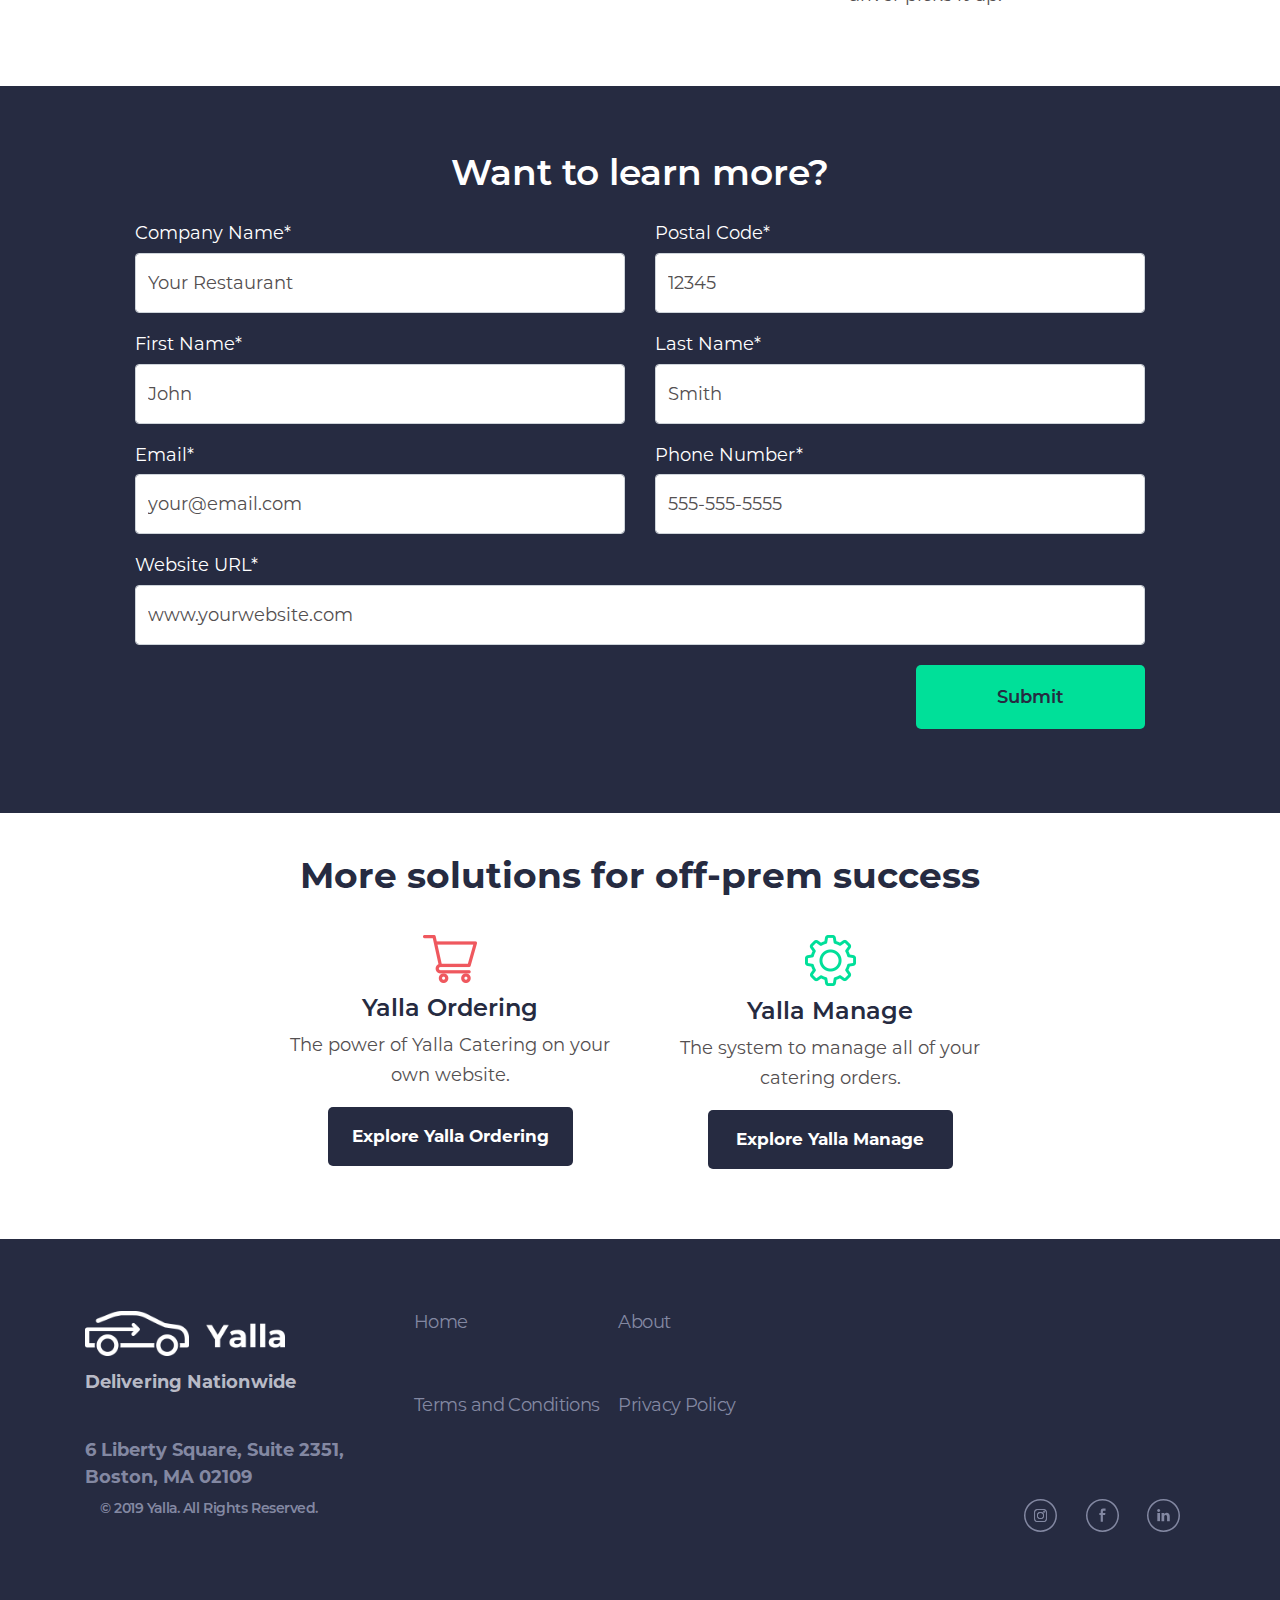
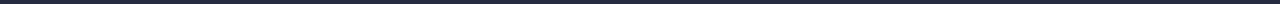
==== commit 5bf3a1a0: "responsove" ====
--- a/yalla-catering-dispatch.html
+++ b/yalla-catering-dispatch.html
@@ -68,7 +68,7 @@
 			</div>
 		</div>
 		<div class="col-lg-6 col-md-6 col-sm-12 col-12 ">
-			<img src="assets/images/catering.png">
+			<img src="assets/images/catering.png" class="img-fluid">
 		</div>
 	</div>
 	</div>
--- a/assets/css/style.css
+++ b/assets/css/style.css
@@ -707,7 +707,7 @@
   color: #545051;
 }
 .section-form{
-  height: 704px;
+ 
   object-fit: contain;
   background-color: #262b41;
   padding: 5% 0;
--- a/assets/css/responsive.css
+++ b/assets/css/responsive.css
@@ -417,6 +417,39 @@
 .client-logo{
     margin: 10px 0;
 }
+/*yalla-catering-dispatch*/
+.banner-yalla-catering {
+    height: auto !important;
+
+}
+.yalla-catering-dispatch {
+font-size: 35px !important;
+}
+.catering-delivery-network {
+  font-size: 34px !important;
+}
+.more-catering-orders {
+    font-size: 25px !important;
+}
+.twooption-heading {
+    font-size: 30px !important;
+}
+.demand-block {
+    padding: 5px 0px !important;
+}
+.section-form h2 {
+  font-size: 30px !important;
+}
+.form-learn {
+    padding: 20px 0px !important    ;
+}
+.section-success {
+    padding: 0px !important;
+    margin-top: 50px;
+}
+.more-success-text {
+   font-size: 30px !important;
+}
 }
 
 /* Pixel 2 ----------- */
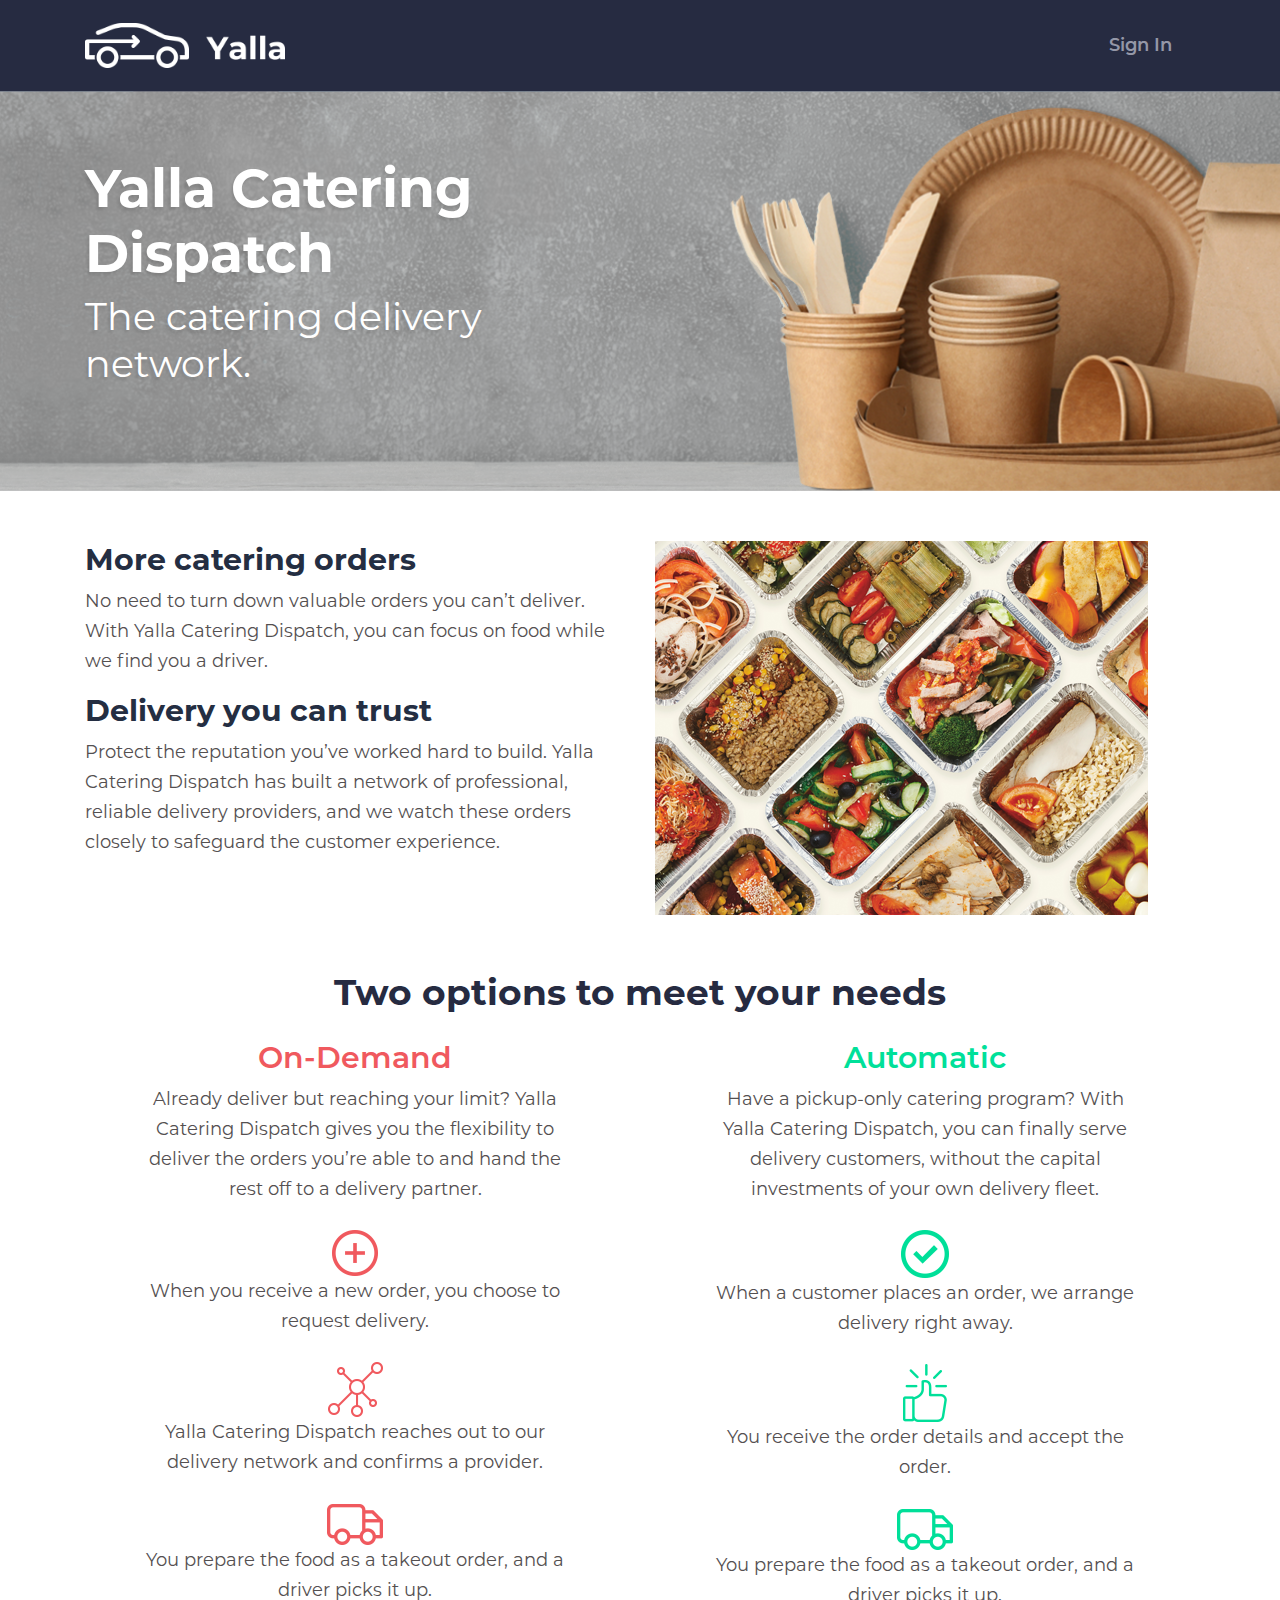
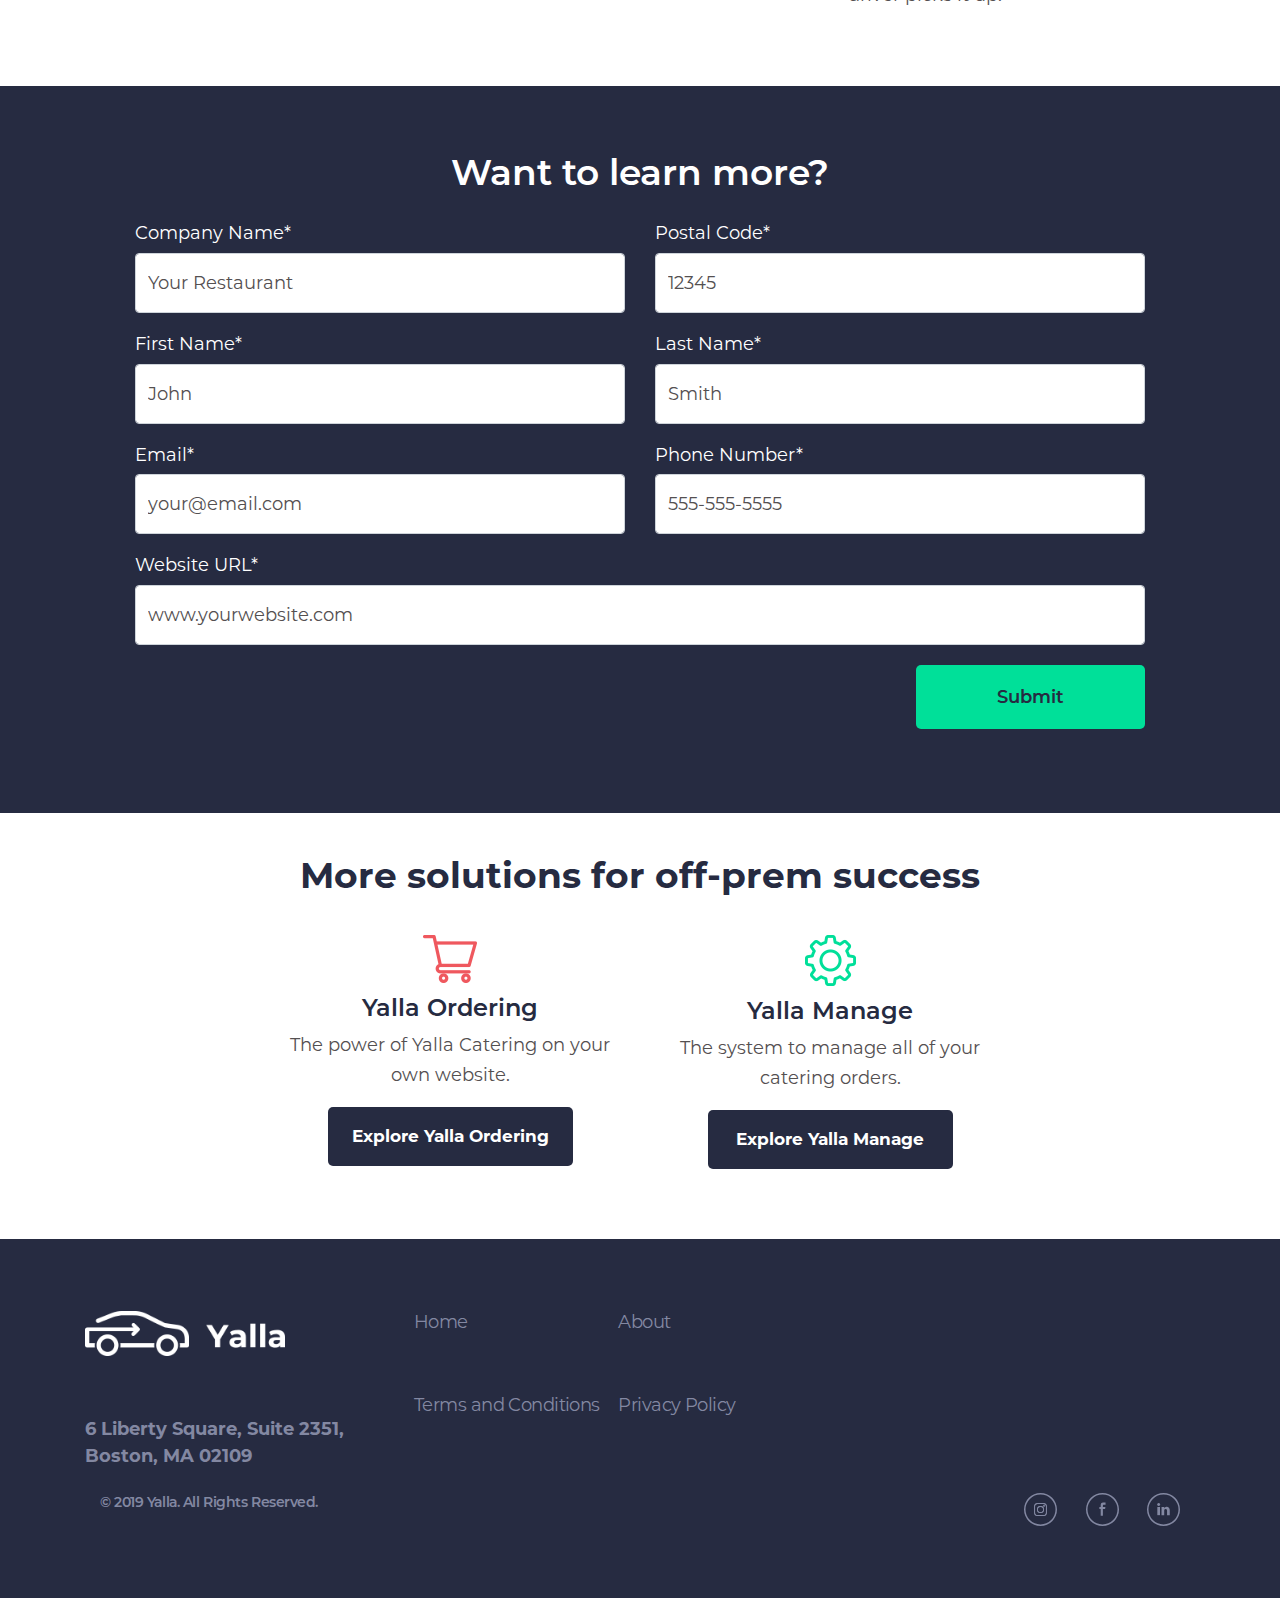
==== commit f3c46ca1: "change baanner images" ====
--- a/yalla-catering-dispatch.html
+++ b/yalla-catering-dispatch.html
@@ -238,7 +238,7 @@
             <div class="top d-block d-lg-flex">
                 <div class="left">
                     <img src="assets/images/logo.png" width="200" alt="">
-                    <h5>Delivering Nationwide</h5>
+                   <!--  <h5>Delivering Nationwide</h5> -->
                     <div class="address">
                         <h6>6 Liberty Square, Suite 2351,<br>Boston, MA 02109</h6>
                     </div>
--- a/assets/css/responsive.css
+++ b/assets/css/responsive.css
@@ -192,10 +192,10 @@
     background-position: 100%;
 }
 .banner-title {
-    font-size: 40px !important;
+    font-size: 30px !important;
 }
 .prefer-text {
-    font-size: 20px !important;
+    font-size: 15px !important;
 }
 .goasgo-text {
     font-size: 17px;
@@ -291,6 +291,49 @@
 .client-logo{
     margin: 10px 0;
 }
+/*yalla-catering-dispatch*/
+.banner-yalla-catering {
+    height: auto !important;
+    background-size: cover !important;
+    background-repeat: no-repeat !important;
+    background-position: 100% 100% !important;
+}
+.yalla-catering-dispatch {
+   font-size: 28px !important;
+}
+.catering-delivery-network {
+    font-size: 25px !important;
+}
+.more-catering-orders {
+  font-size: 25px !important;
+}
+.twooption-heading {
+  font-size: 25px !important;
+}
+.demand-block h2 {
+   font-size: 25px;
+}
+.automatic-block, .demand-block {
+    padding: 5px 0 !important;
+}
+.section-form h2 {
+    font-size: 25px !important;
+}
+.form-learn {
+    padding: 20px 0px !important;
+}
+.section-success {
+    padding: 50px 0px !important;
+}
+.more-success-text {
+   font-size: 25px !important;
+}
+.more-div h2 {
+ font-size: 20px !important;
+}
+.more-div a {
+   font-size: 15px !important;
+}
 }
 
 /* iPhone 6+, 7+, 8+ ----------- */
@@ -299,15 +342,6 @@
 }
 
 @media only screen and (min-device-width: 414px) and (max-device-height: 736px) and (orientation : portrait) and (-webkit-device-pixel-ratio: 2){
-
-}
-
-/* iPhone X ----------- */
-@media only screen and (min-device-width: 375px) and (max-device-height: 812px) and (orientation : landscape) and (-webkit-device-pixel-ratio: 3){
-
-}
-
-@media only screen and (min-device-width: 375px) and (max-device-height: 812px) and (orientation : portrait) and (-webkit-device-pixel-ratio: 3){
 
 .banner-bg {
     height: 180px;
@@ -450,51 +484,15 @@
 .more-success-text {
    font-size: 30px !important;
 }
-}
-
-/* Pixel 2 ----------- */
-@media only screen and (min-device-width: 414px) and (max-device-height: 731px)  and (-webkit-device-pixel-ratio: 3) 
-  and (orientation: portrait) {
-
-}
-
-/* Pixel 2 ----------- */
-@media only screen and (min-device-width: 414px) and (max-device-height: 731px)  and (-webkit-device-pixel-ratio: 3) 
-  and (orientation: landscape) {
-
- }
-@media only screen and (min-device-width: 414px) and (max-device-height: 896px) and (orientation : portrait) and (-webkit-device-pixel-ratio: 3){
-/* Styles */
-}
-
-/* Samsung Galaxy S3 ----------- */
-@media only screen and (min-device-width: 320px) and (max-device-height: 640px) and (orientation : landscape) and (-webkit-device-pixel-ratio: 2){
-/* Styles */
-}
-
-@media only screen and (min-device-width: 320px) and (max-device-height: 640px) and (orientation : portrait) and (-webkit-device-pixel-ratio: 2){
-/* Styles */
-}
-
-/* Samsung Galaxy S4 ----------- */
-@media only screen and (min-device-width: 320px) and (max-device-height: 640px) and (orientation : landscape) and (-webkit-device-pixel-ratio: 3){
-/* Styles */
-}
-
-@media only screen and (min-device-width: 320px) and (max-device-height: 640px) and (orientation : portrait) and (-webkit-device-pixel-ratio: 3){
-/* Styles */
-}
-
-/* Samsung Galaxy S5 ----------- */
-@media only screen and (min-device-width: 360px) and (max-device-height: 640px) and (orientation : landscape) and (-webkit-device-pixel-ratio: 3){
-
-}
-
-@media only screen and (min-device-width: 360px) and (max-device-height: 640px) and (orientation : portrait) and (-webkit-device-pixel-ratio: 3){
-
-}
-
-@media (max-width:768px){
+
+}
+
+/* iPhone X ----------- */
+@media only screen and (min-device-width: 375px) and (max-device-height: 812px) and (orientation : landscape) and (-webkit-device-pixel-ratio: 3){
+
+}
+
+@media only screen and (min-device-width: 375px) and (max-device-height: 812px) and (orientation : portrait) and (-webkit-device-pixel-ratio: 3){
 
 .banner-bg {
     height: 180px;
@@ -508,6 +506,335 @@
     font-size: 40px !important;
 }
 .prefer-text {
+    font-size: 20px !important;
+}
+.goasgo-text {
+    font-size: 17px;
+    line-height: 1.6;
+}
+.textprice-box {
+  font-size: 25px;
+}
+.ready {
+   font-size: 20px;
+   text-align: center;
+}
+.get-in-touch {
+    font-size: 19px;
+    text-align: center;
+    color: #ffffff;
+}
+.btn-mr30 {
+    margin-right: 0;
+}
+.contact-sales {
+    border-radius: 10px;
+    border: solid 2px #ffffff;
+    background-color: transparent;
+    padding: 15px 6px !important;
+}
+.create-acoount-btn {
+    object-fit: contain;
+    border-radius: 10px;
+    border: solid 2px #ffffff;
+    background-color: #00e099;
+    padding: 15px 6px !important;
+    }
+section#footer .top .left {
+    margin-right: 0;
+    max-width: 100%;
+}
+section#footer .top .right {
+    width: 100%;
+}
+section#footer .top .right .footer-link {
+    margin-bottom: 20px;
+    width: 49%;
+    display: inline-block;
+        text-align: center;
+}
+section#footer .top .right .footer-link a {
+    text-decoration: none;
+    font-size: 16px;
+}
+section#footer .bottom .social-links {
+    text-align: center;
+}
+section#footer .bottom .copyright {
+    font-size: 14px;
+    text-align: center;
+    margin-top: 15px;
+}
+section#footer {
+    background: #262b41;
+    padding: 25px 0;
+}
+section#footer .top .left img {
+    margin: 10px auto;
+    align-items: center;
+    align-self: center;
+    display: block;
+}
+section#footer .top .left h5 {
+    font-size: 18px;
+    text-align: center;
+}
+section#footer .top .left .address h6 {
+    font-size: 18px;
+    color: #8388a2;
+    margin-top: 15px;
+    text-align: center;
+}
+.price {
+    font-size: 30px;
+    line-height: 1.5;
+    letter-spacing: 0;
+    text-align: center;
+    color: #262b41;
+}
+.basic {
+    font-size: 10px;
+}
+.md-text {
+    font-family: Montserrat-Bold;
+    font-size: 10px;
+}
+.client-logo{
+    margin: 10px 0;
+}
+/*yalla-catering-dispatch*/
+.banner-yalla-catering {
+    height: auto !important;
+    background-size: cover !important;
+    background-repeat: no-repeat !important;
+    background-position: 100% 100% !important;
+}
+.yalla-catering-dispatch {
+font-size: 35px !important;
+}
+.catering-delivery-network {
+  font-size: 34px !important;
+}
+.more-catering-orders {
+    font-size: 25px !important;
+}
+.twooption-heading {
+    font-size: 30px !important;
+}
+.demand-block {
+    padding: 5px 0px !important;
+}
+.section-form h2 {
+  font-size: 30px !important;
+}
+.form-learn {
+    padding: 20px 0px !important    ;
+}
+.section-success {
+    padding: 0px !important;
+    margin-top: 50px;
+}
+.more-success-text {
+   font-size: 30px !important;
+}
+}
+
+/* Pixel 2 ----------- */
+@media only screen and (min-device-width: 414px) and (max-device-height: 731px)  and (-webkit-device-pixel-ratio: 3) 
+  and (orientation: portrait) {
+
+}
+
+/* Pixel 2 ----------- */
+@media only screen and (min-device-width: 414px) and (max-device-height: 731px)  and (-webkit-device-pixel-ratio: 3) 
+  and (orientation: landscape) {
+
+ }
+@media only screen and (min-device-width: 414px) and (max-device-height: 896px) and (orientation : portrait) and (-webkit-device-pixel-ratio: 3){
+/* Styles */
+}
+
+/* Samsung Galaxy S3 ----------- */
+@media only screen and (min-device-width: 320px) and (max-device-height: 640px) and (orientation : landscape) and (-webkit-device-pixel-ratio: 2){
+/* Styles */
+}
+
+@media only screen and (min-device-width: 320px) and (max-device-height: 640px) and (orientation : portrait) and (-webkit-device-pixel-ratio: 2){
+/* Styles */
+}
+
+/* Samsung Galaxy S4 ----------- */
+@media only screen and (min-device-width: 320px) and (max-device-height: 640px) and (orientation : landscape) and (-webkit-device-pixel-ratio: 3){
+/* Styles */
+}
+
+@media only screen and (min-device-width: 320px) and (max-device-height: 640px) and (orientation : portrait) and (-webkit-device-pixel-ratio: 3){
+/* Styles */
+}
+
+/* Samsung Galaxy S5 ----------- */
+@media only screen and (min-device-width: 360px) and (max-device-height: 640px) and (orientation : landscape) and (-webkit-device-pixel-ratio: 3){
+.banner-bg {
+    height: 180px;
+    background-image: url(../images/banner-img.png);
+    padding: 10% 0px 0 0;
+    background-size: cover;
+    background-repeat: no-repeat;
+    background-position: 100%;
+}
+.banner-title {
+    font-size: 40px !important;
+}
+.prefer-text {
+    font-size: 20px !important;
+}
+.goasgo-text {
+    font-size: 17px;
+    line-height: 1.6;
+}
+.textprice-box {
+  font-size: 25px;
+}
+.ready {
+   font-size: 20px;
+   text-align: center;
+}
+.get-in-touch {
+    font-size: 19px;
+    text-align: center;
+    color: #ffffff;
+}
+.btn-mr30 {
+    margin-right: 0;
+}
+.contact-sales {
+    border-radius: 10px;
+    border: solid 2px #ffffff;
+    background-color: transparent;
+    padding: 15px 6px !important;
+}
+.create-acoount-btn {
+    object-fit: contain;
+    border-radius: 10px;
+    border: solid 2px #ffffff;
+    background-color: #00e099;
+    padding: 15px 6px !important;
+    }
+section#footer .top .left {
+    margin-right: 0;
+    max-width: 100%;
+}
+section#footer .top .right {
+    width: 100%;
+}
+section#footer .top .right .footer-link {
+    margin-bottom: 20px;
+    width: 49%;
+    display: inline-block;
+        text-align: center;
+}
+section#footer .top .right .footer-link a {
+    text-decoration: none;
+    font-size: 16px;
+}
+section#footer .bottom .social-links {
+    text-align: center;
+}
+section#footer .bottom .copyright {
+    font-size: 14px;
+    text-align: center;
+    margin-top: 15px;
+}
+section#footer {
+    background: #262b41;
+    padding: 25px 0;
+}
+section#footer .top .left img {
+    margin: 10px auto;
+    align-items: center;
+    align-self: center;
+    display: block;
+}
+section#footer .top .left h5 {
+    font-size: 18px;
+    text-align: center;
+}
+section#footer .top .left .address h6 {
+    font-size: 18px;
+    color: #8388a2;
+    margin-top: 15px;
+    text-align: center;
+}
+.price {
+    font-size: 30px;
+    line-height: 1.5;
+    letter-spacing: 0;
+    text-align: center;
+    color: #262b41;
+}
+.basic {
+    font-size: 10px;
+}
+.md-text {
+    font-family: Montserrat-Bold;
+    font-size: 10px;
+}
+.client-logo{
+    margin: 10px 0;
+}
+/*yalla-catering-dispatch*/
+.banner-yalla-catering {
+    height: auto !important;
+
+}
+.yalla-catering-dispatch {
+font-size: 35px !important;
+}
+.catering-delivery-network {
+  font-size: 34px !important;
+}
+.more-catering-orders {
+    font-size: 25px !important;
+}
+.twooption-heading {
+    font-size: 30px !important;
+}
+.demand-block {
+    padding: 5px 0px !important;
+}
+.section-form h2 {
+  font-size: 30px !important;
+}
+.form-learn {
+    padding: 20px 0px !important    ;
+}
+.section-success {
+    padding: 0px !important;
+    margin-top: 50px;
+}
+.more-success-text {
+   font-size: 30px !important;
+}
+}
+
+@media only screen and (min-device-width: 360px) and (max-device-height: 640px) and (orientation : portrait) and (-webkit-device-pixel-ratio: 3){
+
+}
+
+@media (max-width:768px){
+
+.banner-bg {
+    height: 180px;
+    background-image: url(../images/banner-img.png);
+    padding: 10% 0px 0 0;
+    background-size: cover;
+    background-repeat: no-repeat;
+    background-position: 100%;
+}
+.banner-title {
+    font-size: 40px !important;
+}
+.prefer-text {
     font-size: 25px;
 }
 .goasgo-text {
@@ -611,4 +938,7 @@
 .acuntdiv .pull-right{
     float: none !important;
 }
+.automatic-block {
+    padding: 5px 0px !important;
+}
 }